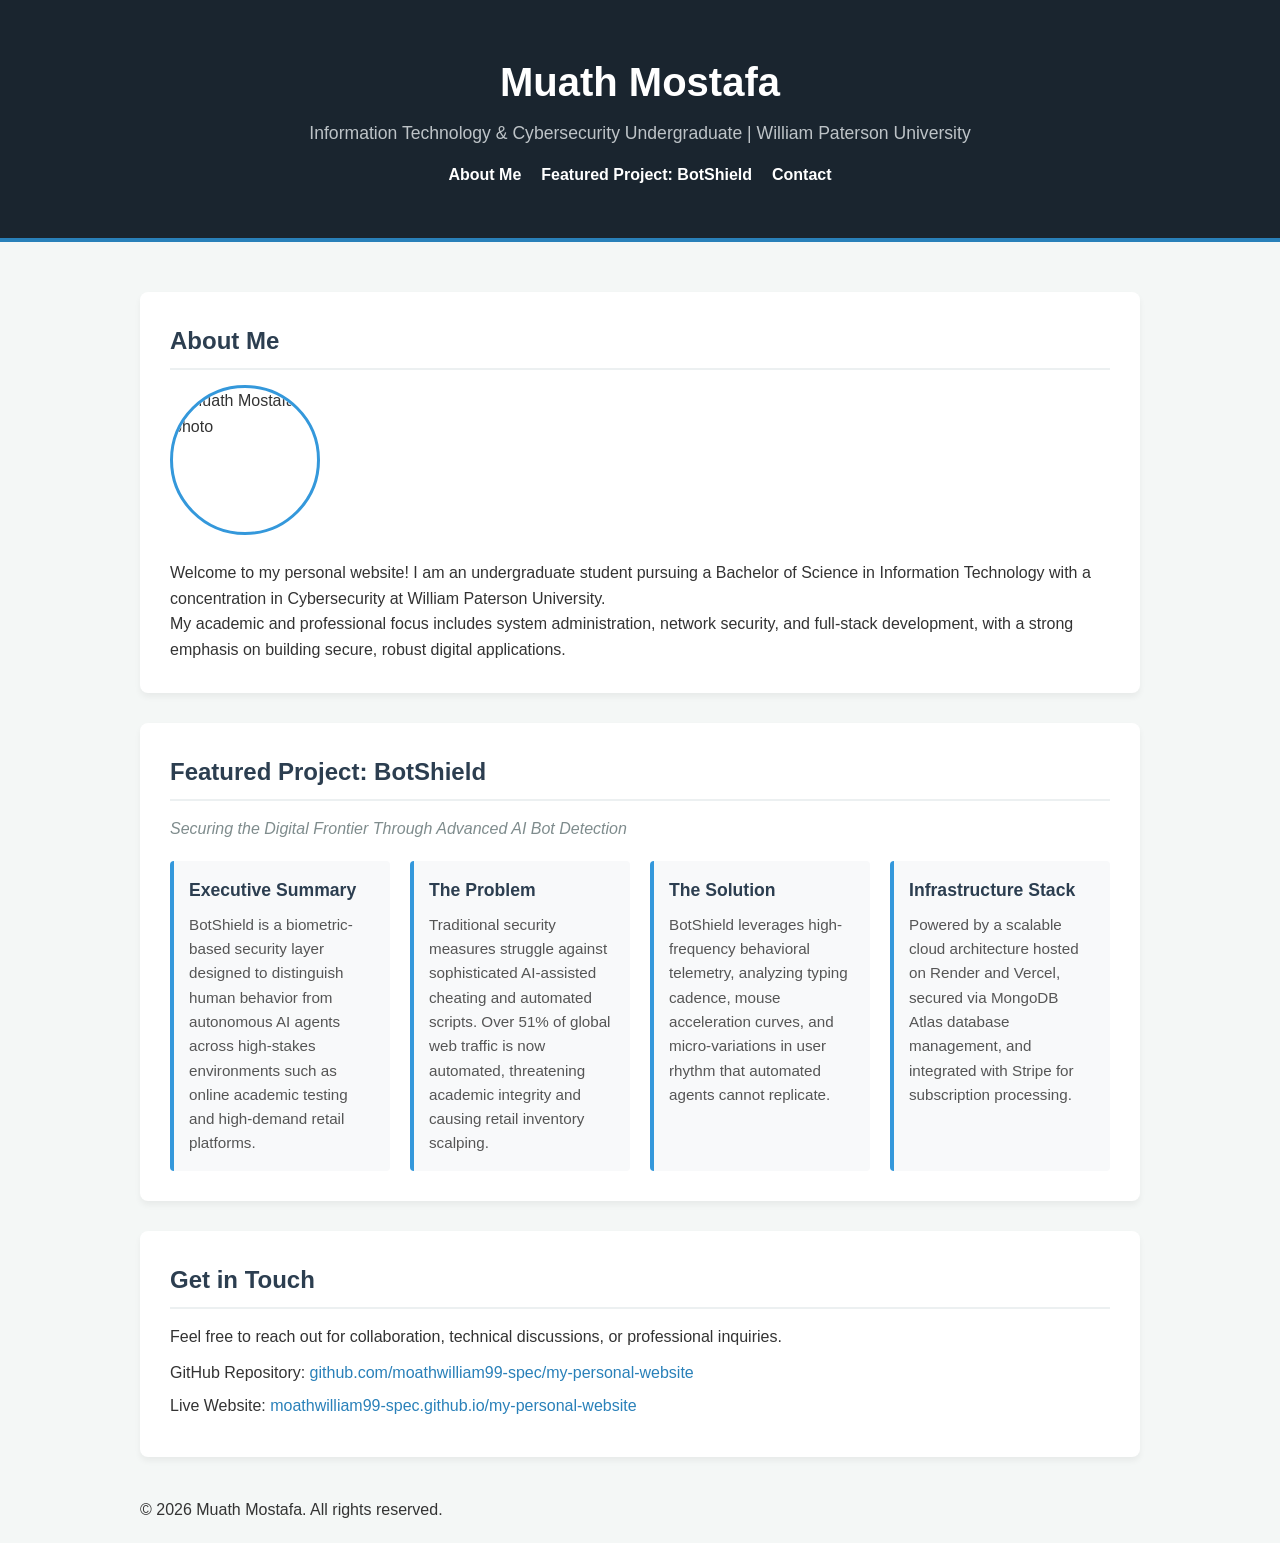
==== index.html @ 78dfeba7 "Initial commit for BotShield website" ====
<!DOCTYPE html>
<html lang="en">
<head>
    <meta charset="UTF-8">
    <meta name="viewport" content="width=device-width, initial-scale=1.0">
    <title>Muath Mostafa - Personal Website & Projects</title>
    <link rel="stylesheet" href="style.css">
</head>
<body>
    <header>
        <div class="container">
            <h1>Muath Mostafa</h1>
            <p class="tagline">Information Technology & Cybersecurity Undergraduate | William Paterson University</p>
            <nav>
                <ul>
                    <li><a href="#about">About Me</a></li>
                    <li><a href="#projects">Featured Project: BotShield</a></li>
                    <li><a href="#contact">Contact</a></li>
                </ul>
            </nav>
        </div>
    </header>

    <main class="container">
        <section id="about" class="card">
            <h2>About Me</h2>
            <div class="about-content">
                <img src="images/photo.jpg" alt="Muath Mostafa photo" class="profile-photo">
                <div>
                    <p>Welcome to my personal website! I am an undergraduate student pursuing a Bachelor of Science in Information Technology with a concentration in Cybersecurity at William Paterson University.</p>
                    <p>My academic and professional focus includes system administration, network security, and full-stack development, with a strong emphasis on building secure, robust digital applications.</p>
                </div>
            </div>
        </section>

        <section id="projects" class="card">
            <h2>Featured Project: BotShield</h2>
            <p class="project-subtitle">Securing the Digital Frontier Through Advanced AI Bot Detection</p>
            
            <div class="project-grid">
                <div class="project-box">
                    <h3>Executive Summary</h3>
                    <p>BotShield is a biometric-based security layer designed to distinguish human behavior from autonomous AI agents across high-stakes environments such as online academic testing and high-demand retail platforms.</p>
                </div>
                
                <div class="project-box">
                    <h3>The Problem</h3>
                    <p>Traditional security measures struggle against sophisticated AI-assisted cheating and automated scripts. Over 51% of global web traffic is now automated, threatening academic integrity and causing retail inventory scalping.</p>
                </div>

                <div class="project-box">
                    <h3>The Solution</h3>
                    <p>BotShield leverages high-frequency behavioral telemetry, analyzing typing cadence, mouse acceleration curves, and micro-variations in user rhythm that automated agents cannot replicate.</p>
                </div>

                <div class="project-box">
                    <h3>Infrastructure Stack</h3>
                    <p>Powered by a scalable cloud architecture hosted on Render and Vercel, secured via MongoDB Atlas database management, and integrated with Stripe for subscription processing.</p>
                </div>
            </div>
        </section>

        <section id="contact" class="card">
            <h2>Get in Touch</h2>
            <p>Feel free to reach out for collaboration, technical discussions, or professional inquiries.</p>
            <ul class="contact-links">
                <li>GitHub Repository: <a href="https://github.com/moathwilliam99-spec/my-personal-website" target="_blank">github.com/moathwilliam99-spec/my-personal-website</a></li>
                <li>Live Website: <a href="https://moathwilliam99-spec.github.io/my-personal-website/" target="_blank">moathwilliam99-spec.github.io/my-personal-website</a></li>
            </ul>
        </section>
    </main>

    <footer>
        <div class="container">
            <p>&copy; 2026 Muath Mostafa. All rights reserved.</p>
        </div>
    </footer>
</body>
</html>
---- style.css ----
* {
    margin: 0;
    padding: 0;
    box-sizing: border-box;
}

body {
    font-family: Arial, sans-serif, -apple-system, BlinkMacSystemFont, "Segoe UI", Roboto;
    line-height: 1.6;
    color: #333333;
    background-color: #f4f7f6;
}

.container {
    width: 90%;
    max-width: 1000px;
    margin: 0 auto;
    padding: 20px 0;
}

header {
    background-color: #1a252f;
    color: #ffffff;
    padding: 30px 0;
    text-align: center;
    border-bottom: 4px solid #2980b9;
}

header h1 {
    font-size: 2.5rem;
    margin-bottom: 5px;
}

.tagline {
    font-size: 1.1rem;
    color: #bdc3c7;
    margin-bottom: 15px;
}

nav ul {
    list-style: none;
    display: flex;
    justify-content: center;
    gap: 20px;
    margin-top: 10px;
}

nav a {
    color: #ffffff;
    text-decoration: none;
    font-weight: bold;
    transition: color 0.3s ease;
}

nav a:hover {
    color: #3498db;
}

.card {
    background: #ffffff;
    border-radius: 8px;
    padding: 30px;
    margin-top: 30px;
    box-shadow: 0 4px 6px rgba(0, 0, 0, 0.05);
}

.card h2 {
    color: #2c3e50;
    margin-bottom: 15px;
    border-bottom: 2px solid #ecf0f1;
    padding-bottom: 8px;
}

.about-content {
    display: flex;
    align-items: center;
    gap: 25px;
    flex-wrap: wrap;
}

.profile-photo {
    width: 150px;
    height: 150px;
    border-radius: 50%;
    object-fit: cover;
    border: 3px solid #3498db;
}

.project-subtitle {
    font-style: italic;
    color: #7f8c8d;
    margin-bottom: 20px;
}

.project-grid {
    display: grid;
    grid-template-columns: repeat(auto-fit, minmax(220px, 1fr));
    gap: 20px;
    margin-top: 15px;
}

.project-box {
    background: #f8f9fa;
    border-left: 4px solid #3498db;
    padding: 15px;
    border-radius: 4px;
}

.project-box h3 {
    font-size: 1.1rem;
    color: #2c3e50;
    margin-bottom: 8px;
}

.project-box p {
    font-size: 0.95rem;
    color: #555555;
}

.contact-links {
    list-style: none;
    margin-top: 10px;
}

.contact-links li {
    margin: 8px 0;
}

.contact-links a {
    color: #2980b9;
    text-decoration: none;
}

.contact-links a:hover {
    text-decoration: underline;
}

<footer>
    <div class="container">
        <p>&copy; 2026 Muath Mostafa. All rights reserved.</p>
    </div>
</footer>
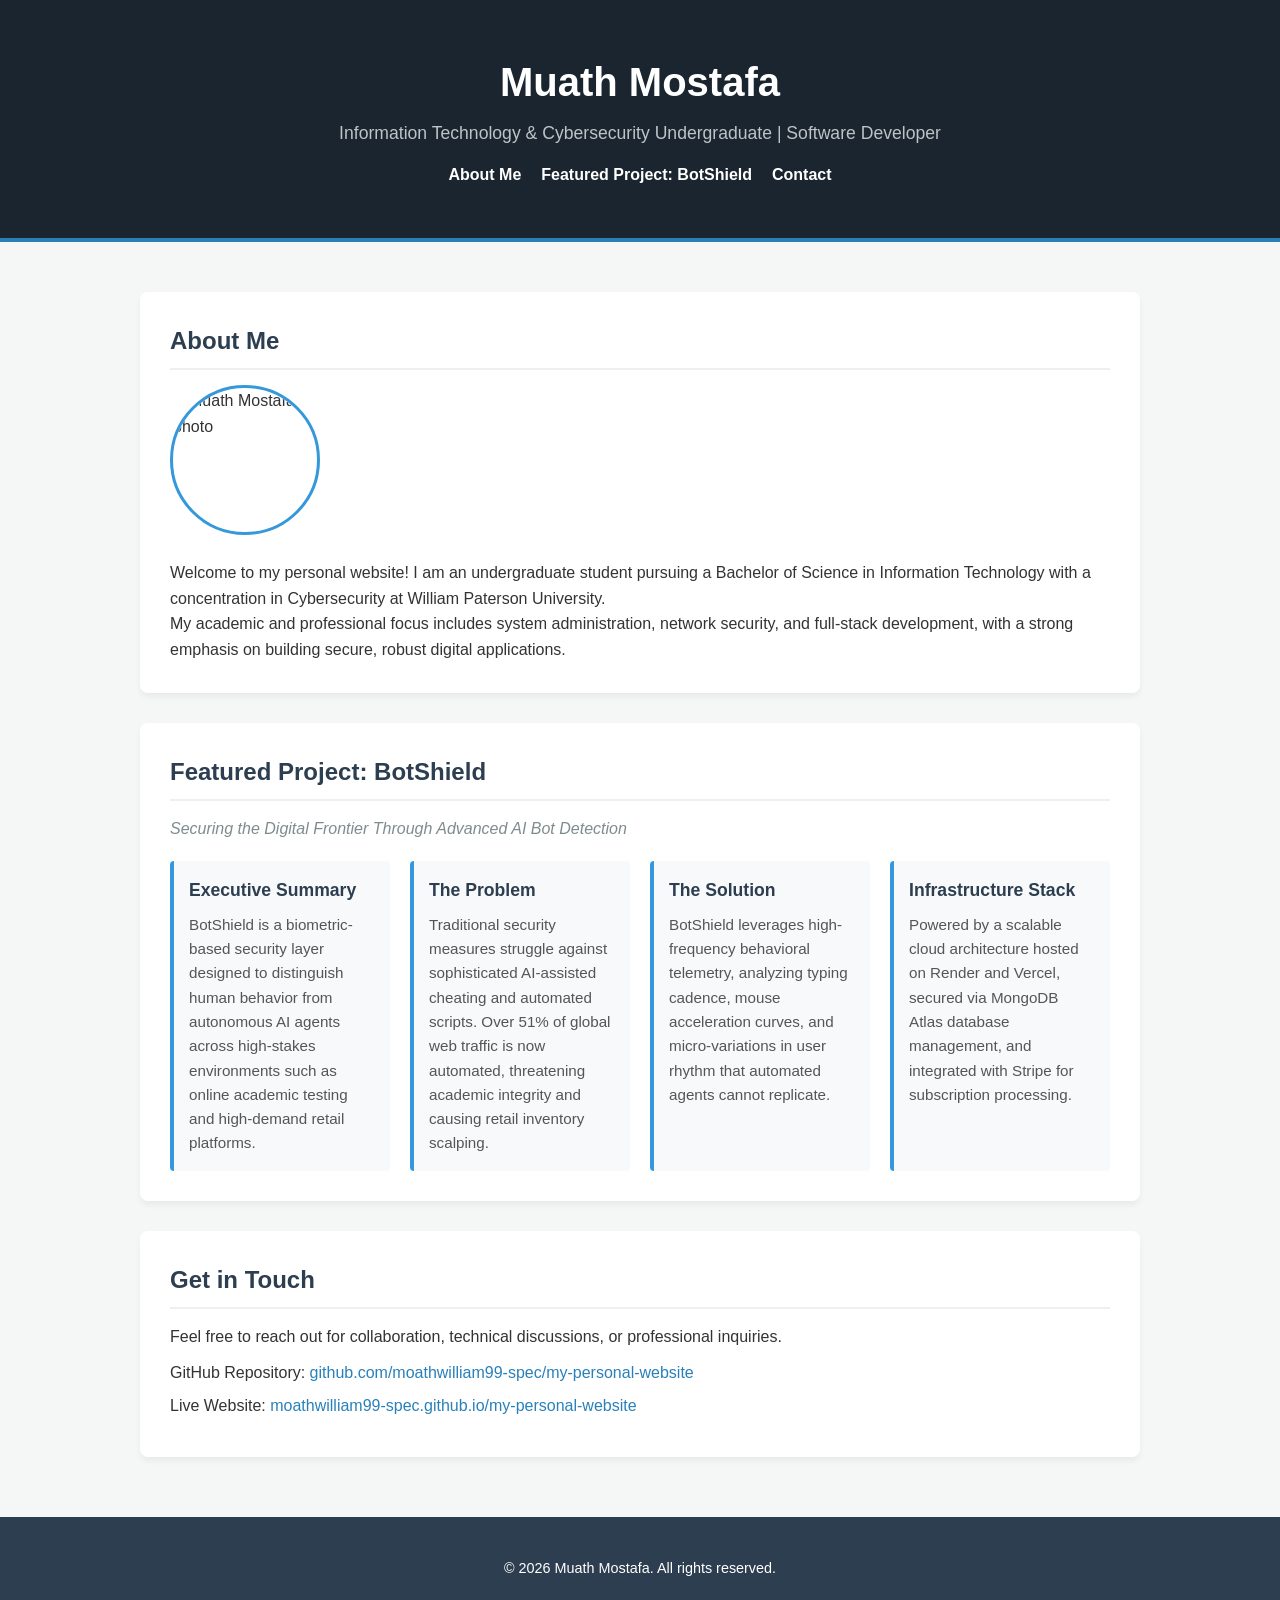
==== commit 813e3832: "Initial commit for website submission" ====
--- a/index.html
+++ b/index.html
@@ -10,7 +10,7 @@
     <header>
         <div class="container">
             <h1>Muath Mostafa</h1>
-            <p class="tagline">Information Technology & Cybersecurity Undergraduate | William Paterson University</p>
+            <p class="tagline">Information Technology & Cybersecurity Undergraduate | Software Developer</p>
             <nav>
                 <ul>
                     <li><a href="#about">About Me</a></li>
--- a/style.css
+++ b/style.css
@@ -135,8 +135,11 @@
     text-decoration: underline;
 }
 
-<footer>
-    <div class="container">
-        <p>&copy; 2026 Muath Mostafa. All rights reserved.</p>
-    </div>
-</footer>
+footer {
+    text-align: center;
+    padding: 20px 0;
+    margin-top: 40px;
+    background-color: #2c3e50;
+    color: #ffffff;
+    font-size: 0.9rem;
+}
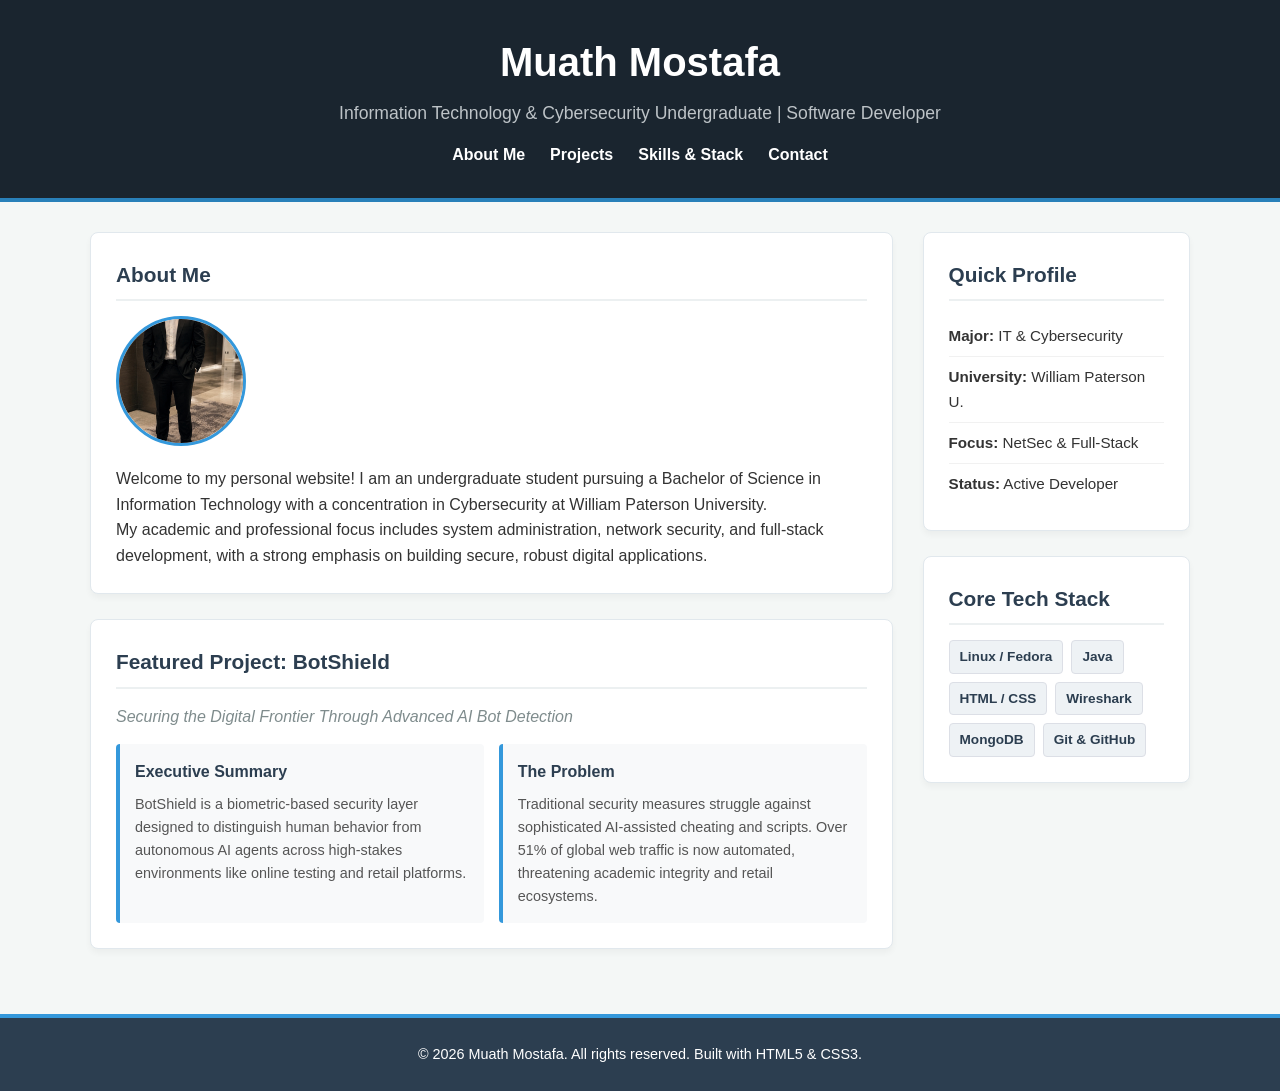
==== commit aeb2183d: "Project 5: Add multi-column layout, sidebar, and Flexbox structure" ====
--- a/index.html
+++ b/index.html
@@ -14,65 +14,73 @@
             <nav>
                 <ul>
                     <li><a href="#about">About Me</a></li>
-                    <li><a href="#projects">Featured Project: BotShield</a></li>
+                    <li><a href="#projects">Projects</a></li>
+                    <li><a href="#skills">Skills & Stack</a></li>
                     <li><a href="#contact">Contact</a></li>
                 </ul>
             </nav>
         </div>
     </header>
 
-    <main class="container">
-        <section id="about" class="card">
-            <h2>About Me</h2>
-            <div class="about-content">
-                <img src="images/photo.jpg" alt="Muath Mostafa photo" class="profile-photo">
-                <div>
-                    <p>Welcome to my personal website! I am an undergraduate student pursuing a Bachelor of Science in Information Technology with a concentration in Cybersecurity at William Paterson University.</p>
-                    <p>My academic and professional focus includes system administration, network security, and full-stack development, with a strong emphasis on building secure, robust digital applications.</p>
+    <div class="main-wrapper container">
+        <main class="main-content">
+            <section id="about" class="card">
+                <h2>About Me</h2>
+                <div class="about-content">
+                    <img src="images/photo.jpg" alt="Muath Mostafa photo" class="profile-photo">
+                    <div>
+                        <p>Welcome to my personal website! I am an undergraduate student pursuing a Bachelor of Science in Information Technology with a concentration in Cybersecurity at William Paterson University.</p>
+                        <p>My academic and professional focus includes system administration, network security, and full-stack development, with a strong emphasis on building secure, robust digital applications.</p>
+                    </div>
+                </div>
+            </section>
+
+            <section id="projects" class="card">
+                <h2>Featured Project: BotShield</h2>
+                <p class="project-subtitle">Securing the Digital Frontier Through Advanced AI Bot Detection</p>
+                
+                <div class="project-grid">
+                    <div class="project-box">
+                        <h3>Executive Summary</h3>
+                        <p>BotShield is a biometric-based security layer designed to distinguish human behavior from autonomous AI agents across high-stakes environments like online testing and retail platforms.</p>
+                    </div>
+                    
+                    <div class="project-box">
+                        <h3>The Problem</h3>
+                        <p>Traditional security measures struggle against sophisticated AI-assisted cheating and scripts. Over 51% of global web traffic is now automated, threatening academic integrity and retail ecosystems.</p>
+                    </div>
+                </div>
+            </section>
+        </main>
+
+        <aside class="sidebar">
+            <div class="card widget">
+                <h3>Quick Profile</h3>
+                <ul class="sidebar-list">
+                    <li><strong>Major:</strong> IT & Cybersecurity</li>
+                    <li><strong>University:</strong> William Paterson U.</li>
+                    <li><strong>Focus:</strong> NetSec & Full-Stack</li>
+                    <li><strong>Status:</strong> Active Developer</li>
+                </ul>
+            </div>
+
+            <div class="card widget" id="skills">
+                <h3>Core Tech Stack</h3>
+                <div class="tag-cloud">
+                    <span class="tag">Linux / Fedora</span>
+                    <span class="tag">Java</span>
+                    <span class="tag">HTML / CSS</span>
+                    <span class="tag">Wireshark</span>
+                    <span class="tag">MongoDB</span>
+                    <span class="tag">Git & GitHub</span>
                 </div>
             </div>
-        </section>
-
-        <section id="projects" class="card">
-            <h2>Featured Project: BotShield</h2>
-            <p class="project-subtitle">Securing the Digital Frontier Through Advanced AI Bot Detection</p>
-            
-            <div class="project-grid">
-                <div class="project-box">
-                    <h3>Executive Summary</h3>
-                    <p>BotShield is a biometric-based security layer designed to distinguish human behavior from autonomous AI agents across high-stakes environments such as online academic testing and high-demand retail platforms.</p>
-                </div>
-                
-                <div class="project-box">
-                    <h3>The Problem</h3>
-                    <p>Traditional security measures struggle against sophisticated AI-assisted cheating and automated scripts. Over 51% of global web traffic is now automated, threatening academic integrity and causing retail inventory scalping.</p>
-                </div>
-
-                <div class="project-box">
-                    <h3>The Solution</h3>
-                    <p>BotShield leverages high-frequency behavioral telemetry, analyzing typing cadence, mouse acceleration curves, and micro-variations in user rhythm that automated agents cannot replicate.</p>
-                </div>
-
-                <div class="project-box">
-                    <h3>Infrastructure Stack</h3>
-                    <p>Powered by a scalable cloud architecture hosted on Render and Vercel, secured via MongoDB Atlas database management, and integrated with Stripe for subscription processing.</p>
-                </div>
-            </div>
-        </section>
-
-        <section id="contact" class="card">
-            <h2>Get in Touch</h2>
-            <p>Feel free to reach out for collaboration, technical discussions, or professional inquiries.</p>
-            <ul class="contact-links">
-                <li>GitHub Repository: <a href="https://github.com/moathwilliam99-spec/my-personal-website" target="_blank">github.com/moathwilliam99-spec/my-personal-website</a></li>
-                <li>Live Website: <a href="https://moathwilliam99-spec.github.io/my-personal-website/" target="_blank">moathwilliam99-spec.github.io/my-personal-website</a></li>
-            </ul>
-        </section>
-    </main>
+        </aside>
+    </div>
 
     <footer>
         <div class="container">
-            <p>&copy; 2026 Muath Mostafa. All rights reserved.</p>
+            <p>&copy; 2026 Muath Mostafa. All rights reserved. Built with HTML5 & CSS3.</p>
         </div>
     </footer>
 </body>
--- a/style.css
+++ b/style.css
@@ -13,9 +13,8 @@
 
 .container {
     width: 90%;
-    max-width: 1000px;
+    max-width: 1100px;
     margin: 0 auto;
-    padding: 20px 0;
 }
 
 header {
@@ -41,7 +40,7 @@
     list-style: none;
     display: flex;
     justify-content: center;
-    gap: 20px;
+    gap: 25px;
     margin-top: 10px;
 }
 
@@ -56,31 +55,49 @@
     color: #3498db;
 }
 
+.main-wrapper {
+    display: flex;
+    gap: 30px;
+    margin-top: 30px;
+    margin-bottom: 40px;
+    align-items: flex-start;
+}
+
+.main-content {
+    flex: 3;
+}
+
+.sidebar {
+    flex: 1;
+}
+
 .card {
     background: #ffffff;
+    border: 1px solid #e1e8ed;
     border-radius: 8px;
-    padding: 30px;
-    margin-top: 30px;
-    box-shadow: 0 4px 6px rgba(0, 0, 0, 0.05);
+    padding: 25px;
+    margin-bottom: 25px;
+    box-shadow: 0 4px 6px rgba(0, 0, 0, 0.04);
 }
 
-.card h2 {
+.card h2, .widget h3 {
     color: #2c3e50;
     margin-bottom: 15px;
     border-bottom: 2px solid #ecf0f1;
     padding-bottom: 8px;
+    font-size: 1.3rem;
 }
 
 .about-content {
     display: flex;
     align-items: center;
-    gap: 25px;
+    gap: 20px;
     flex-wrap: wrap;
 }
 
 .profile-photo {
-    width: 150px;
-    height: 150px;
+    width: 130px;
+    height: 130px;
     border-radius: 50%;
     object-fit: cover;
     border: 3px solid #3498db;
@@ -89,17 +106,18 @@
 .project-subtitle {
     font-style: italic;
     color: #7f8c8d;
-    margin-bottom: 20px;
+    margin-bottom: 15px;
 }
 
 .project-grid {
-    display: grid;
-    grid-template-columns: repeat(auto-fit, minmax(220px, 1fr));
-    gap: 20px;
-    margin-top: 15px;
+    display: flex;
+    gap: 15px;
+    flex-wrap: wrap;
 }
 
 .project-box {
+    flex: 1;
+    min-width: 200px;
     background: #f8f9fa;
     border-left: 4px solid #3498db;
     padding: 15px;
@@ -107,39 +125,58 @@
 }
 
 .project-box h3 {
-    font-size: 1.1rem;
+    font-size: 1rem;
     color: #2c3e50;
     margin-bottom: 8px;
 }
 
 .project-box p {
-    font-size: 0.95rem;
+    font-size: 0.9rem;
     color: #555555;
 }
 
-.contact-links {
+.sidebar-list {
     list-style: none;
+    font-size: 0.95rem;
+}
+
+.sidebar-list li {
+    padding: 8px 0;
+    border-bottom: 1px solid #f1f1f1;
+}
+
+.sidebar-list li:last-child {
+    border-bottom: none;
+}
+
+.tag-cloud {
+    display: flex;
+    flex-wrap: wrap;
+    gap: 8px;
     margin-top: 10px;
 }
 
-.contact-links li {
-    margin: 8px 0;
-}
-
-.contact-links a {
-    color: #2980b9;
-    text-decoration: none;
-}
-
-.contact-links a:hover {
-    text-decoration: underline;
+.tag {
+    background-color: #eef2f5;
+    color: #2c3e50;
+    padding: 5px 10px;
+    border-radius: 4px;
+    font-size: 0.85rem;
+    font-weight: bold;
+    border: 1px solid #dcdfe6;
 }
 
 footer {
     text-align: center;
-    padding: 20px 0;
-    margin-top: 40px;
+    padding: 25px 0;
     background-color: #2c3e50;
     color: #ffffff;
     font-size: 0.9rem;
+    border-top: 4px solid #3498db;
 }
+
+@media (max-width: 768px) {
+    .main-wrapper {
+        flex-direction: column;
+    }
+}
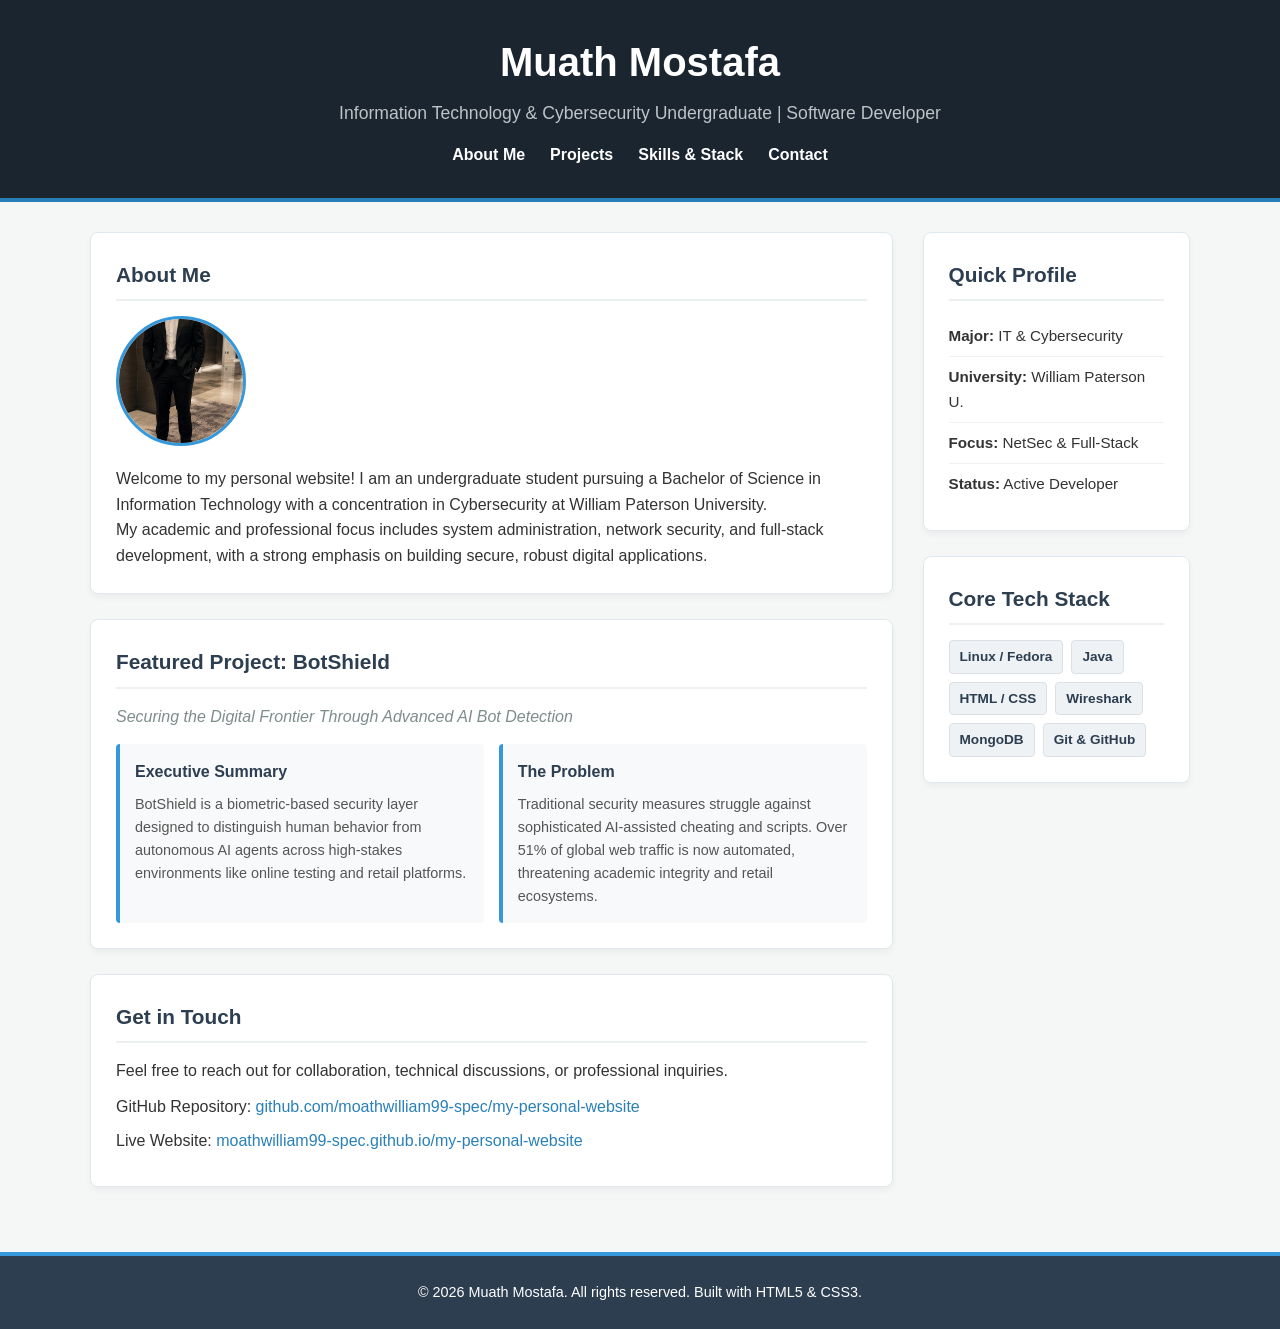
==== commit 63928c30: "Fix: Restore Contact section and navigation link" ====
--- a/index.html
+++ b/index.html
@@ -51,6 +51,15 @@
                     </div>
                 </div>
             </section>
+
+            <section id="contact" class="card">
+                <h2>Get in Touch</h2>
+                <p>Feel free to reach out for collaboration, technical discussions, or professional inquiries.</p>
+                <ul class="contact-links" style="list-style: none; margin-top: 10px;">
+                    <li style="margin: 8px 0;">GitHub Repository: <a href="https://github.com/moathwilliam99-spec/my-personal-website" target="_blank" style="color: #2980b9; text-decoration: none;">github.com/moathwilliam99-spec/my-personal-website</a></li>
+                    <li style="margin: 8px 0;">Live Website: <a href="https://moathwilliam99-spec.github.io/my-personal-website/" target="_blank" style="color: #2980b9; text-decoration: none;">moathwilliam99-spec.github.io/my-personal-website</a></li>
+                </ul>
+            </section>
         </main>
 
         <aside class="sidebar">
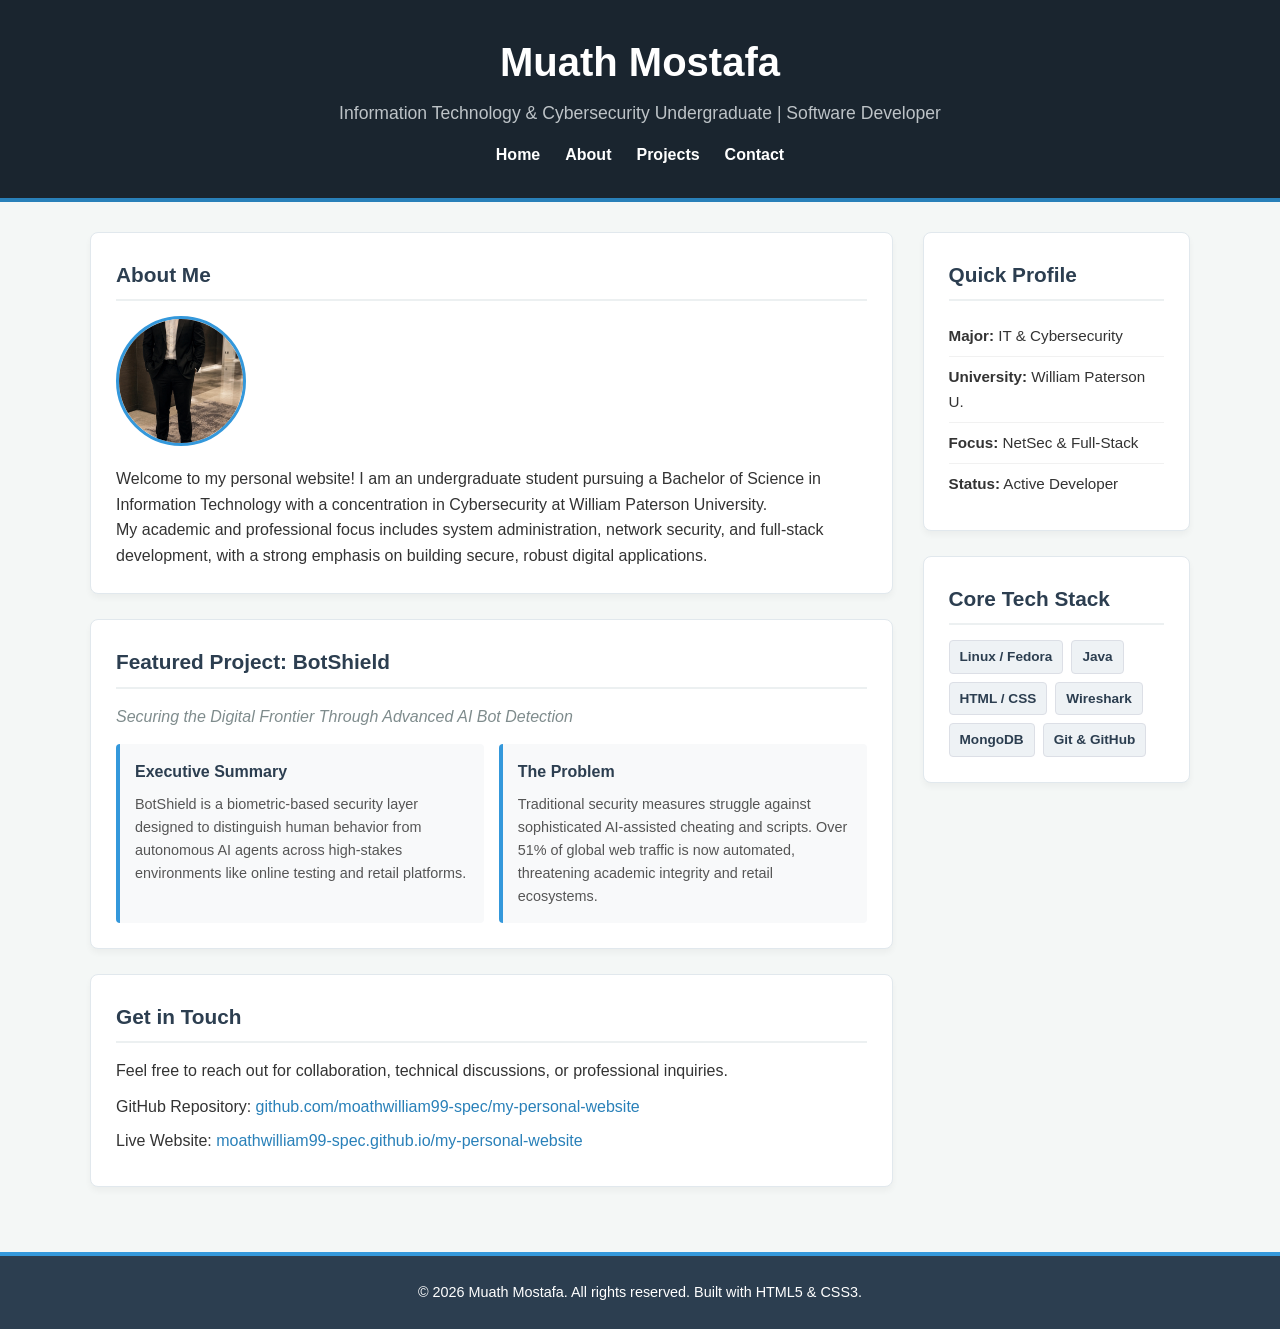
==== commit a950f4eb: "Update navigation for About page" ====
--- a/index.html
+++ b/index.html
@@ -13,9 +13,9 @@
             <p class="tagline">Information Technology & Cybersecurity Undergraduate | Software Developer</p>
             <nav>
                 <ul>
-                    <li><a href="#about">About Me</a></li>
+                    <li><a href="index.html">Home</a></li>
+                    <li><a href="about.html">About</a></li>
                     <li><a href="#projects">Projects</a></li>
-                    <li><a href="#skills">Skills & Stack</a></li>
                     <li><a href="#contact">Contact</a></li>
                 </ul>
             </nav>
